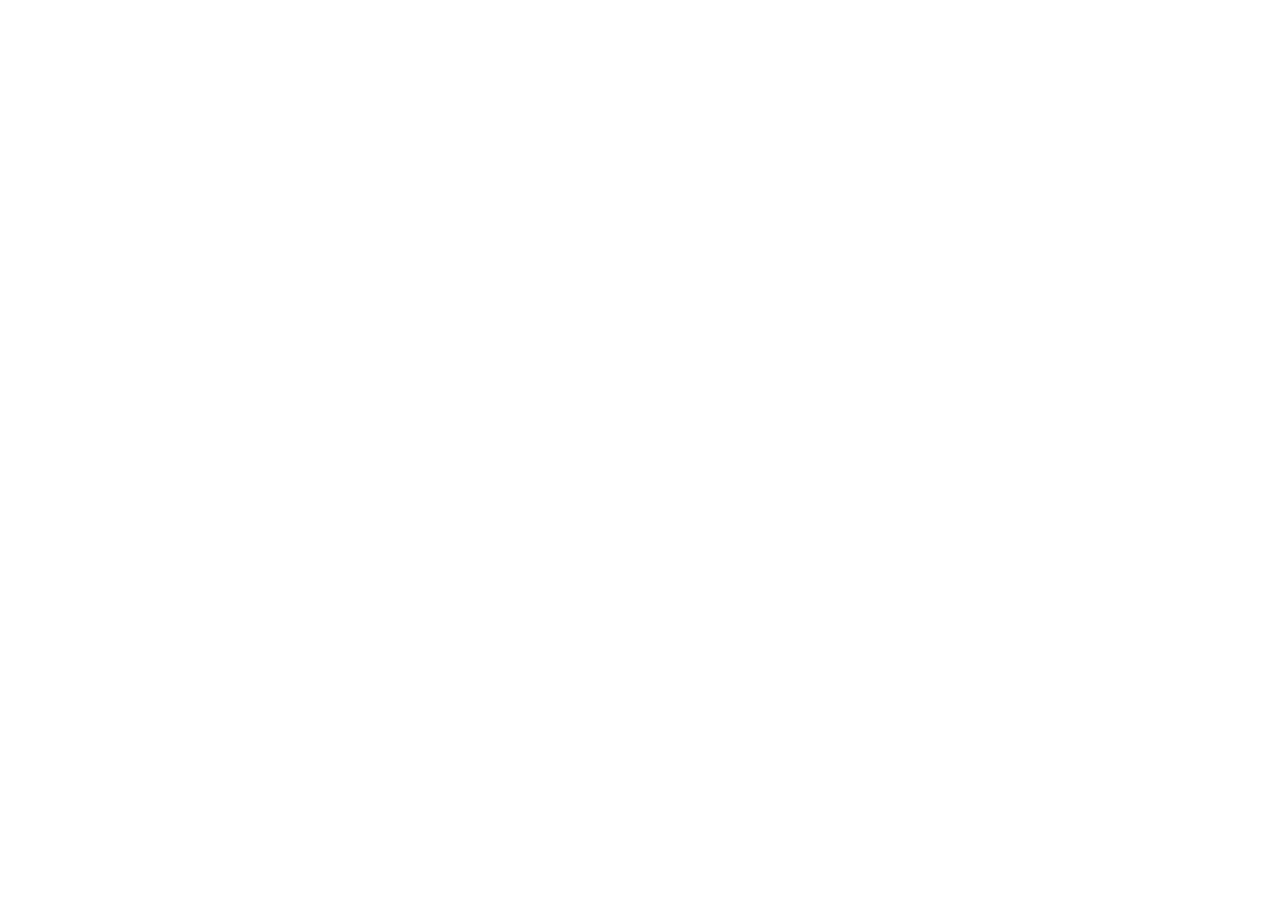
==== clipboard-landing-page-master/index.html @ 4ca423ea "added" ====
<!doctype html>
<html lang="en">
  <head>
    <meta charset="UTF-8" />
    <meta name="viewport" content="width=device-width, initial-scale=1.0" />
    <title>clipboard-landing-page</title>
    <link rel="stylesheet" href="style.css" />
  </head>
  <body></body>
</html>
---- clipboard-landing-page-master/style.css ----
@font-face {
  font-display: swap; /* Check https://developer.mozilla.org/en-US/docs/Web/CSS/@font-face/font-display for other options. */
  font-family: "Bai Jamjuree";
  font-style: normal;
  font-weight: 400;
  src: url("./fonts/bai-jamjuree-v13-latin-regular.woff2") format("woff2"); /* Chrome 36+, Opera 23+, Firefox 39+, Safari 12+, iOS 10+ */
}
/* bai-jamjuree-600 - latin */
@font-face {
  font-display: swap; /* Check https://developer.mozilla.org/en-US/docs/Web/CSS/@font-face/font-display for other options. */
  font-family: "Bai Jamjuree";
  font-style: normal;
  font-weight: 600;
  src: url("./fonts/bai-jamjuree-v13-latin-600.woff2") format("woff2"); /* Chrome 36+, Opera 23+, Firefox 39+, Safari 12+, iOS 10+ */
}

* {
  padding: unset;
  margin: unset;
  box-sizing: border-box;
}

html {
  font-size: 18px;
  font-family: "bai jamjuree", sans-serif;
}

body {
}
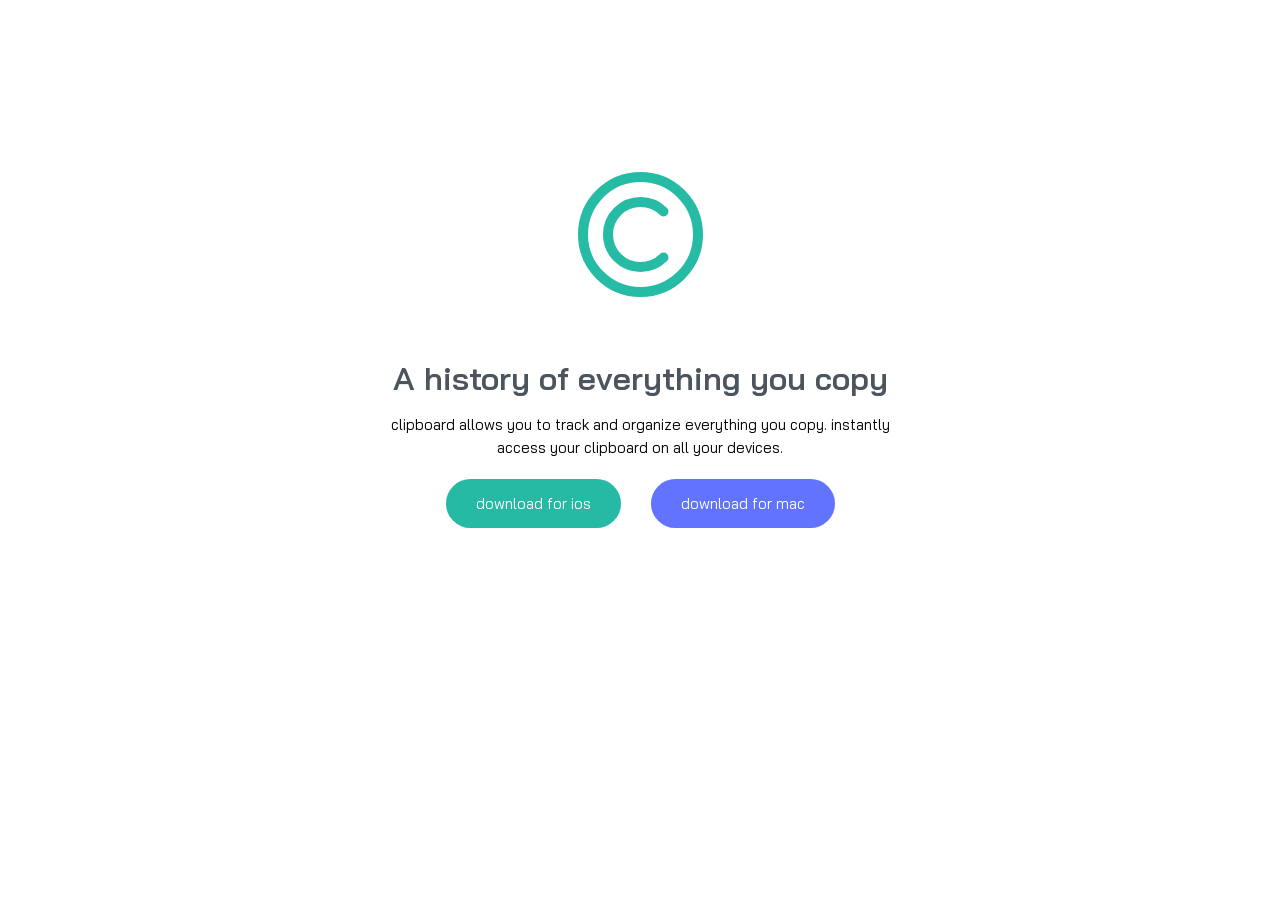
==== commit 99ed1fd6: "successfully added" ====
--- a/clipboard-landing-page-master/index.html
+++ b/clipboard-landing-page-master/index.html
@@ -6,5 +6,26 @@
     <title>clipboard-landing-page</title>
     <link rel="stylesheet" href="style.css" />
   </head>
-  <body></body>
+  <body>
+    <div id="root">
+      <section id="hero_section" class="container">
+        <img class="logo" src="./images/logo.svg" alt="logo-clipboard" />
+        <div class="content-hero-content">
+          <h1 class="base-heading">A history of everything you copy</h1>
+          <p class="description">
+            clipboard allows you to track and organize everything you copy.
+            instantly access your clipboard on all your devices.
+          </p>
+          <div class="controls-button">
+            <button id="cta_download_ios" class="cta-button">
+              download for ios
+            </button>
+            <button id="cta_download_mac" class="cta-button">
+              download for mac
+            </button>
+          </div>
+        </div>
+      </section>
+    </div>
+  </body>
 </html>
--- a/clipboard-landing-page-master/style.css
+++ b/clipboard-landing-page-master/style.css
@@ -1,17 +1,25 @@
+@import "main.css";
+@import "mobile.main.css";
+
 @font-face {
-  font-display: swap; /* Check https://developer.mozilla.org/en-US/docs/Web/CSS/@font-face/font-display for other options. */
+  font-display: swap;
   font-family: "Bai Jamjuree";
   font-style: normal;
   font-weight: 400;
-  src: url("./fonts/bai-jamjuree-v13-latin-regular.woff2") format("woff2"); /* Chrome 36+, Opera 23+, Firefox 39+, Safari 12+, iOS 10+ */
+  src: url("./fonts/bai-jamjuree-v13-latin-regular.woff2") format("woff2");
 }
-/* bai-jamjuree-600 - latin */
 @font-face {
-  font-display: swap; /* Check https://developer.mozilla.org/en-US/docs/Web/CSS/@font-face/font-display for other options. */
+  font-display: swap;
   font-family: "Bai Jamjuree";
   font-style: normal;
   font-weight: 600;
-  src: url("./fonts/bai-jamjuree-v13-latin-600.woff2") format("woff2"); /* Chrome 36+, Opera 23+, Firefox 39+, Safari 12+, iOS 10+ */
+  src: url("./fonts/bai-jamjuree-v13-latin-600.woff2") format("woff2");
+}
+:root {
+  --Green500: hsl(171, 66%, 44%);
+  --Blue100: hsl(233, 100%, 69%);
+  --Gray700: hsl(210, 10%, 33%);
+  --Gray500: hsl(201, 11%, 66%);
 }
 
 * {
@@ -21,9 +29,6 @@
 }
 
 html {
-  font-size: 18px;
+  font-size: 15px;
   font-family: "bai jamjuree", sans-serif;
 }
-
-body {
-}
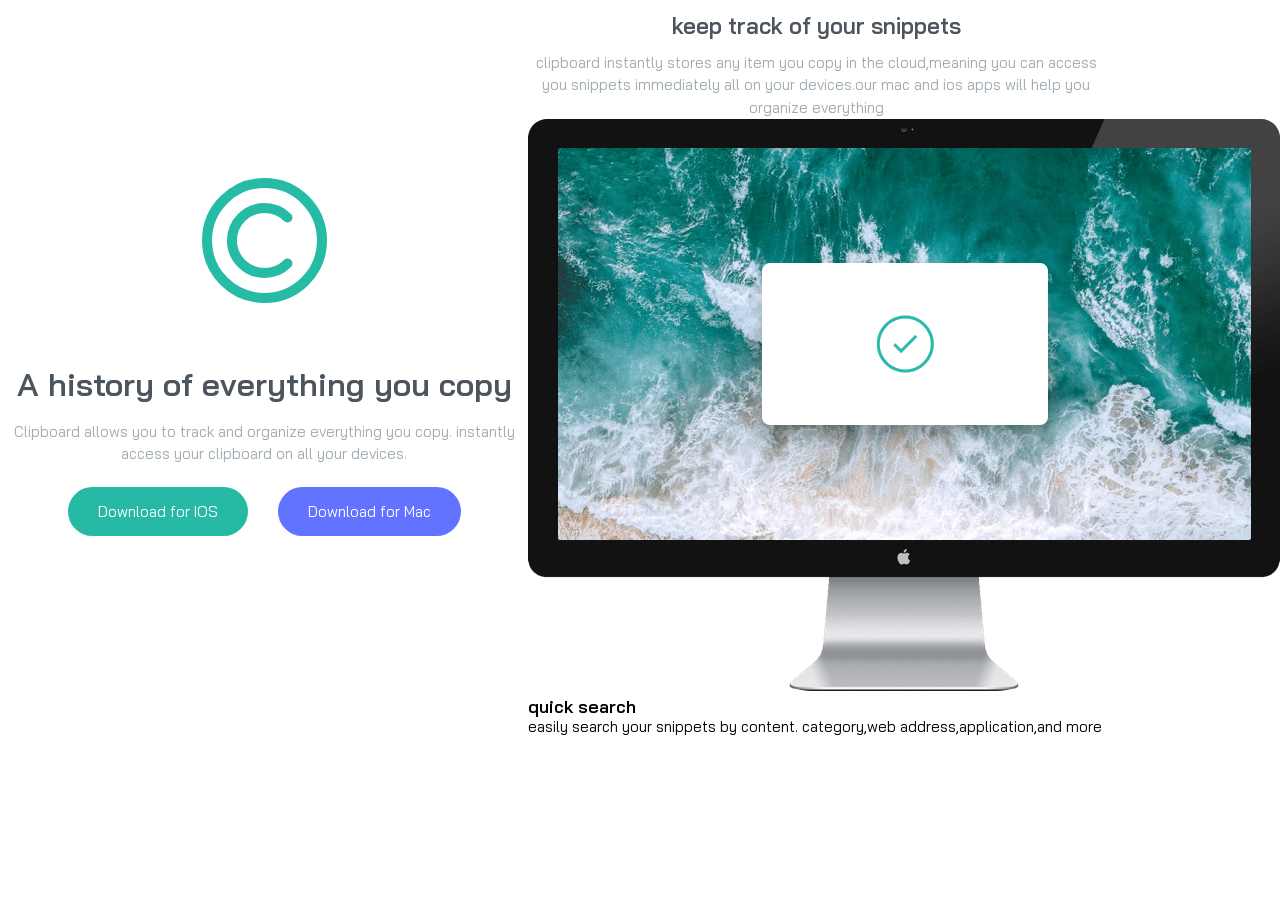
==== commit 5fe76f8a: "Stats Preview Card Mobile View Adjustment" ====
--- a/clipboard-landing-page-master/index.html
+++ b/clipboard-landing-page-master/index.html
@@ -13,19 +13,43 @@
         <div class="content-hero-content">
           <h1 class="base-heading">A history of everything you copy</h1>
           <p class="description">
-            clipboard allows you to track and organize everything you copy.
+            Clipboard allows you to track and organize everything you copy.
             instantly access your clipboard on all your devices.
           </p>
           <div class="controls-button">
             <button id="cta_download_ios" class="cta-button">
-              download for ios
+              Download for IOS
             </button>
             <button id="cta_download_mac" class="cta-button">
-              download for mac
+              Download for Mac
             </button>
           </div>
         </div>
       </section>
+      <section id="highlight_section">
+        <div class="container">
+          <h2 class="sub-base-heading">keep track of your snippets</h1>
+          <p class="description">
+            clipboard instantly stores any item you copy in the cloud,meaning you can access
+            you snippets immediately all on your devices.our mac and ios apps will help you organize
+            everything</p>
+        </div>
+        <div class="highlights-container">
+          <img src="./images/image-computer.png" alt="" 
+          class="highlight-illustrate">
+          <ul class="highlight-list">
+
+          </ul>
+          <il id="highlight-quick-search"class="highlight">
+            <h3 class="sub-base-heading3">
+              quick search</h3>
+              <p>easily search your snippets by content.
+                category,web address,application,and more</p>
+          </il>
+
+        </div>
+
+      </section>
     </div>
   </body>
 </html>
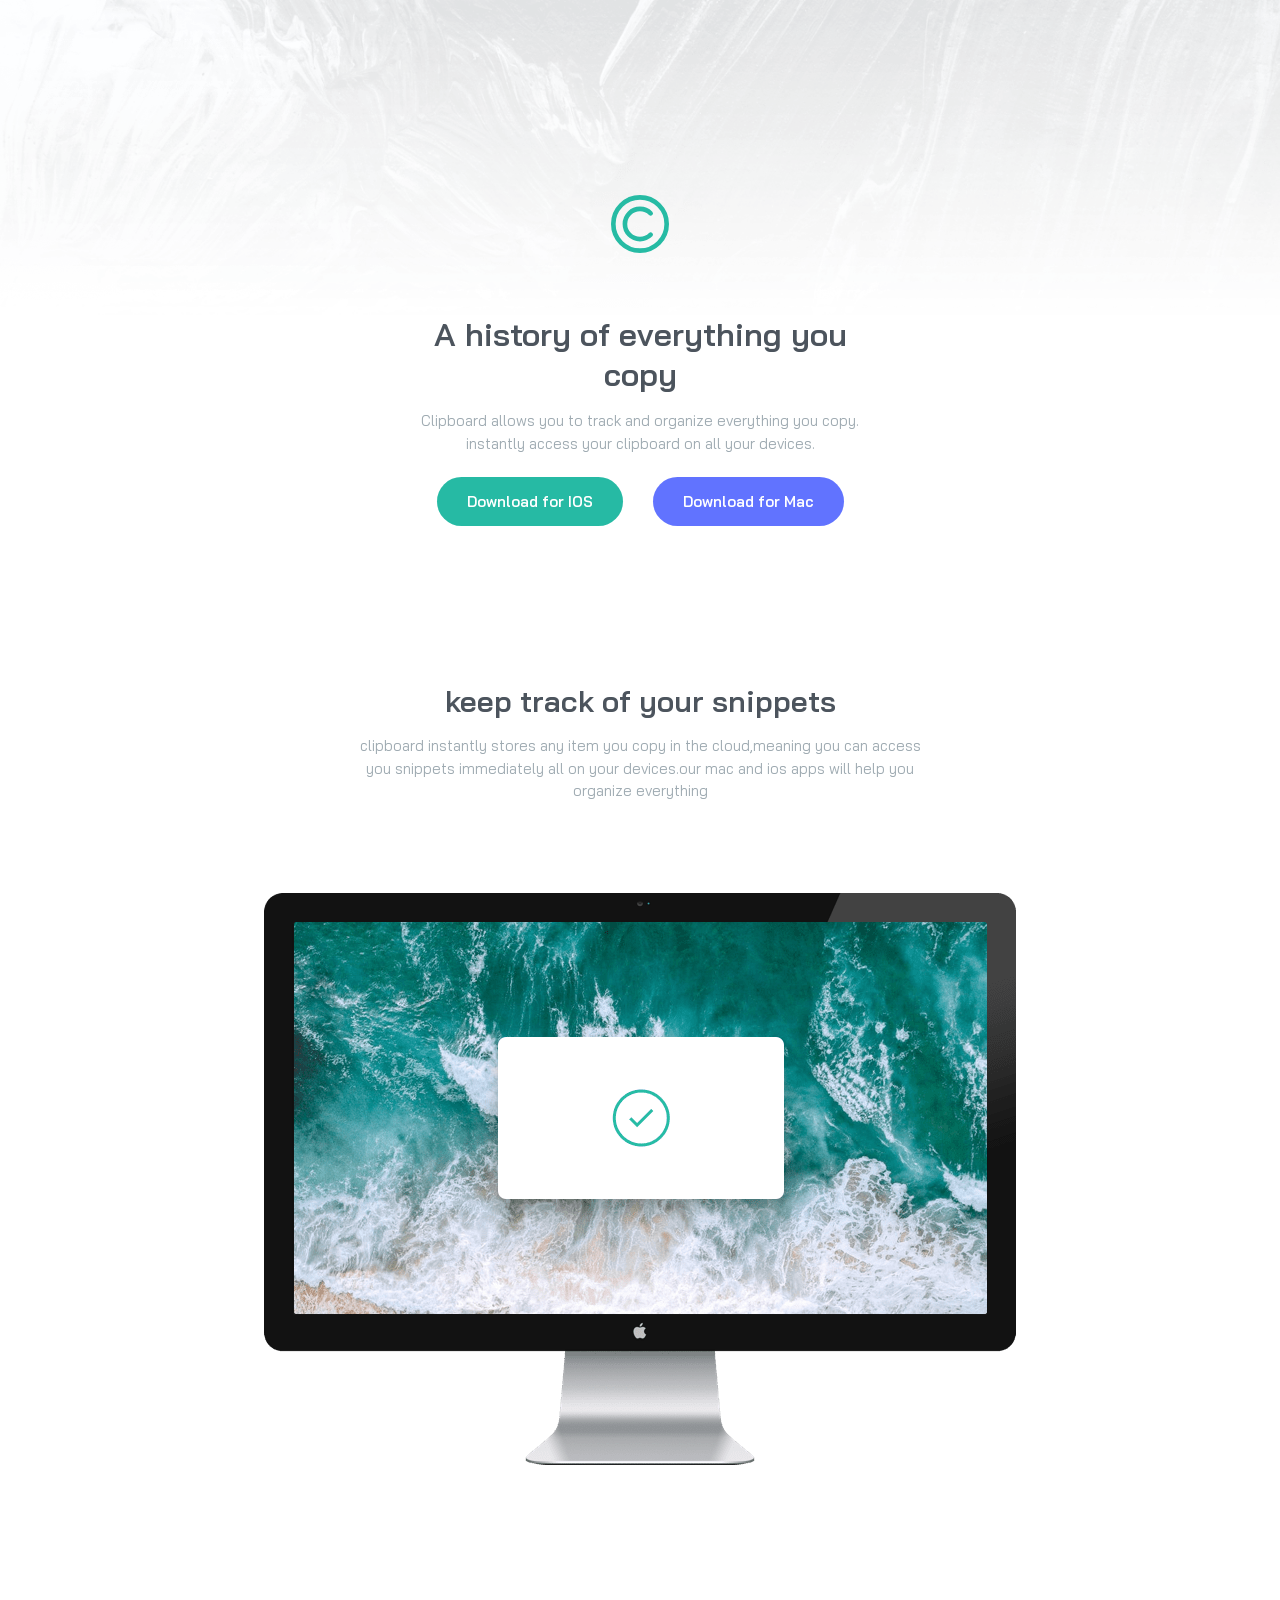
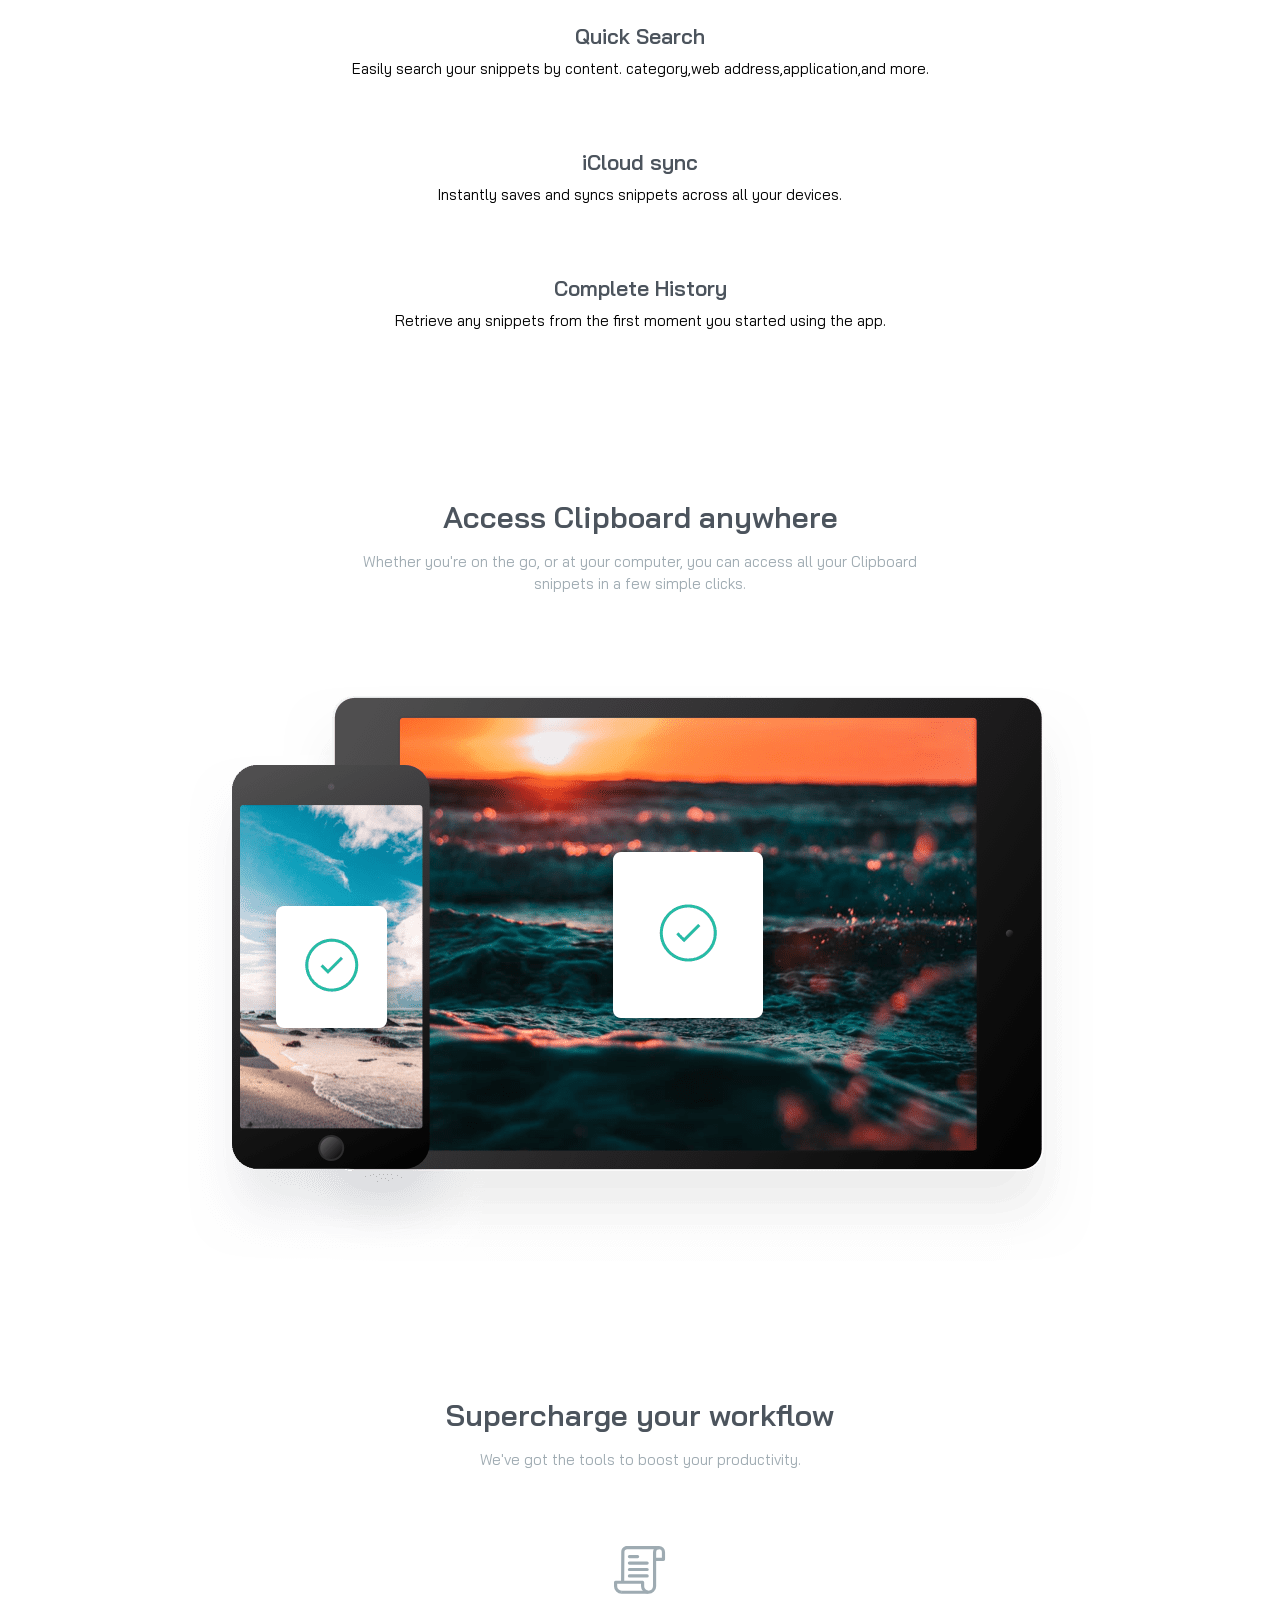
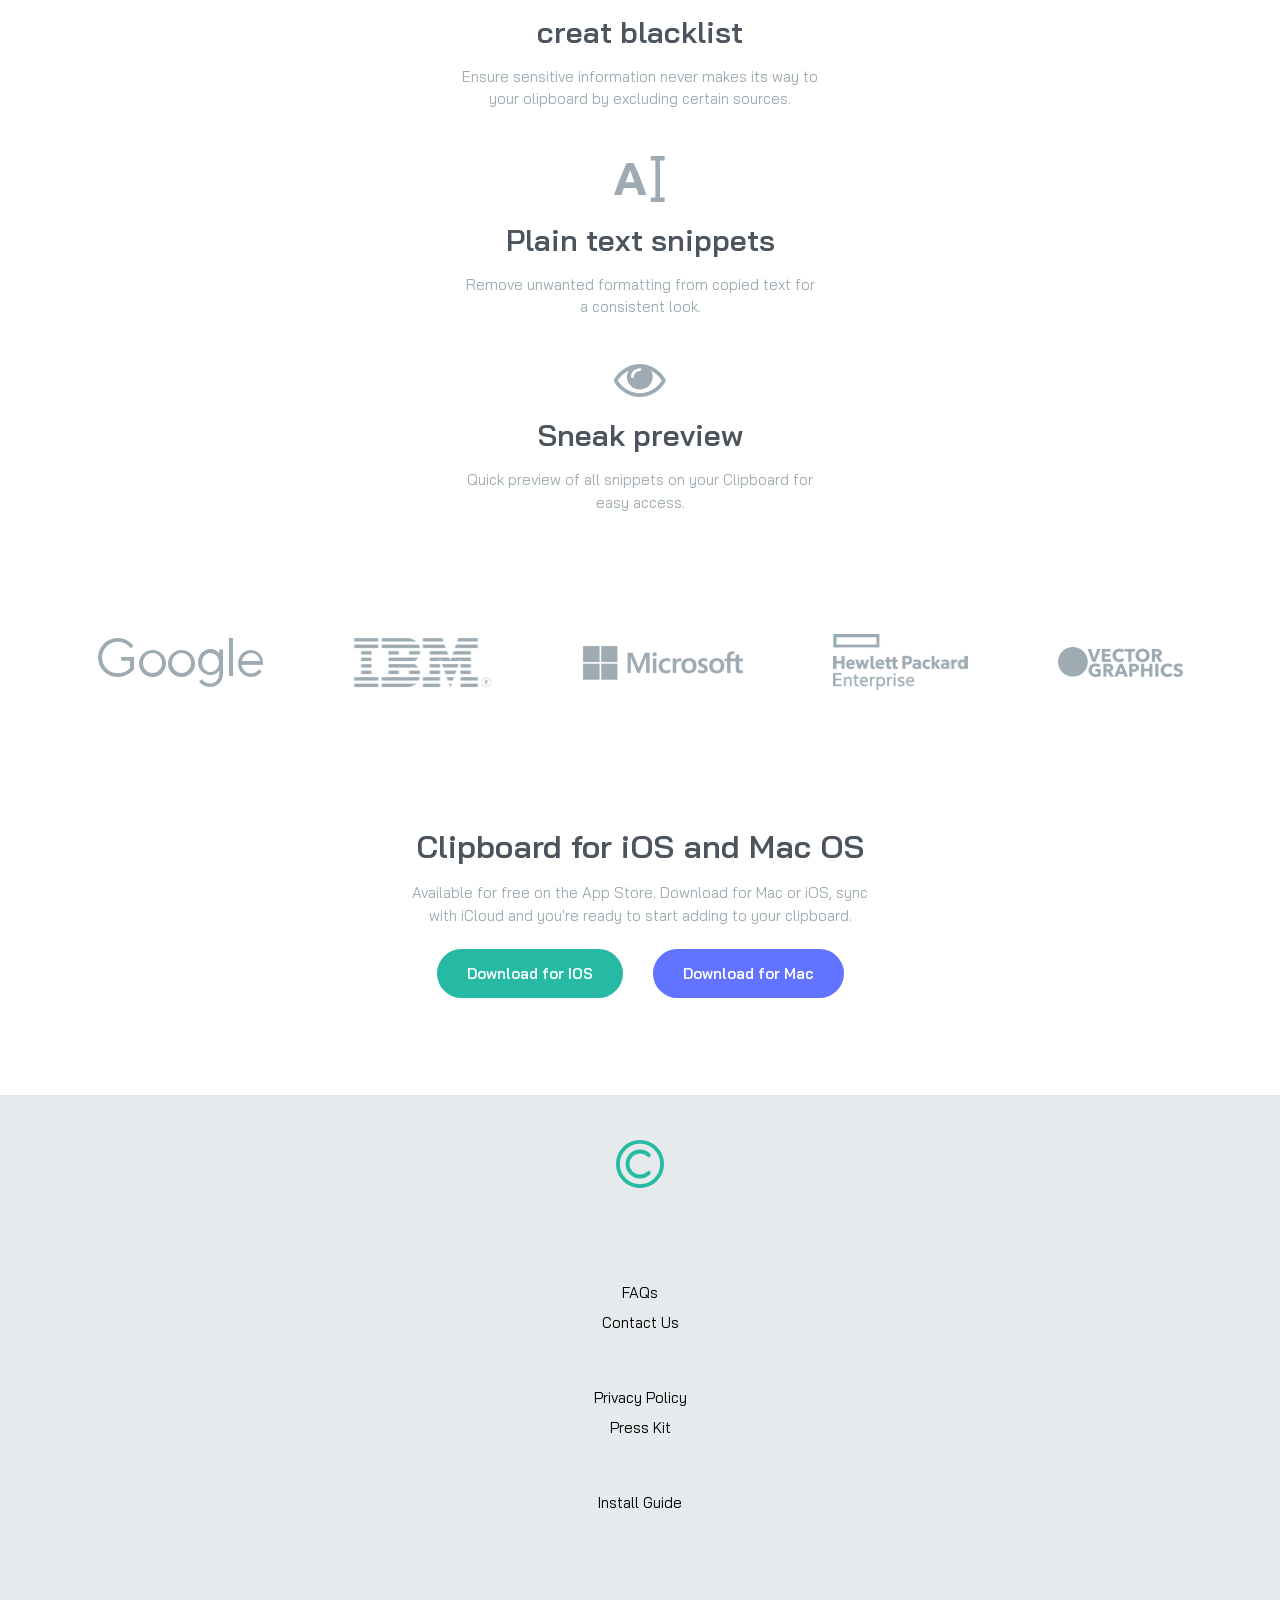
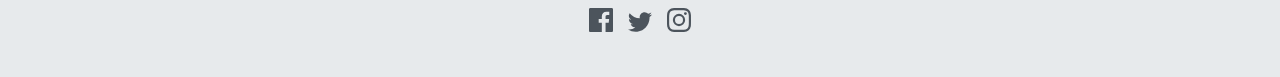
==== commit b9bc9b97: "new project completed" ====
--- a/clipboard-landing-page-master/index.html
+++ b/clipboard-landing-page-master/index.html
@@ -34,22 +34,133 @@
             you snippets immediately all on your devices.our mac and ios apps will help you organize
             everything</p>
         </div>
-        <div class="highlights-container">
-          <img src="./images/image-computer.png" alt="" 
+        <div class="highlight-container">
+          <img src="./images/image-computer.png" alt="computer" 
           class="highlight-illustrate">
+
+          
           <ul class="highlight-list">
+          <il class="highlight">
+            <div>
+            <h3 class="sub-base-heading-3">
+              Quick Search</h3>
+              <p class="description-highlight-content">Easily search your snippets by content.
+                category,web address,application,and more.</p>
+            </div>  
+           </il>
+           <li class="highlight">
+            
+          <div>
+            <h3 class="sub-base-heading-3">iCloud sync</h3>
+            <p class="description-highlight-content">
+               Instantly saves and syncs snippets across all
+               your devices.</p>
+            </div>
+           </li>
+            <li class="highlight">
+            <div>
+            <h3 class="sub-base-heading-3">Complete History</h3>
+            <p class="description-highlight-content">
+               Retrieve any snippets from the first moment
+               you started using the app.</p>
+            </div>
+           </li>
+          </ul>
+        </div>
+      </section>
+      <section id="mockup_section">
 
-          </ul>
-          <il id="highlight-quick-search"class="highlight">
-            <h3 class="sub-base-heading3">
-              quick search</h3>
-              <p>easily search your snippets by content.
-                category,web address,application,and more</p>
-          </il>
+        <div class="container">
+          
+          <h2 class="sub-base-heading">Access Clipboard anywhere</h2>
+          <p class="description">
+          Whether you're on the go, or at your computer, you can access all your Clipboard
+          snippets in a few simple clicks.</p>
+        </div>
+        <img src="./images/image-devices.png" alt="device images" class="highlight-illustration">
+      </section>
+      <section id="features_section">
+        <div class="container">
+                               
+           <h2 class="sub-base-heading">Supercharge your workflow</h2>
+           <p class="description">
+            We've got the tools to boost your productivity.</p>
+        </div>
+        <div>
+          <div class="features-container">
+            <div class="feature">
+             <img src="./images/icon-blacklist.svg" alt="blacklist" class="feature-icon">
+             <h3 class="sub-base-heading">creat blacklist</h3>
+             <p class="description">
+              Ensure sensitive information never makes its
+              way to your olipboard by excluding certain sources.</p>
+            </div>
+            <div class="feature">
+             <img src="./images/icon-text.svg" alt="blacklist" class="feature-icon">
+             <h3 class="sub-base-heading">
+              Plain text snippets</h3>
+             <p class="description">
+              Remove unwanted formatting from copied text
+              for a consistent look.</p>
+            </div>
+            <div class="feature">
+              <img src="./images/icon-preview.svg" alt="text" class="feature-icon">
+              <h3 class="sub-base-heading">
+                Sneak preview</h3>
+                <p class="description">
+                  Quick preview of all snippets on your Clipboard
+                  for easy access. </p>
+            </div>
+         </div>
+       </section>
+       <section id="clients_section">
+        <img src="./images/logo-google.png" alt="google" class="clien-icon">
+        <img src="./images/logo-ibm.png" alt="ibm" class="client-icon">
+        <img src="./images/logo-microsoft.png" alt="microsoft" class="client-icon">
+        <img src="./images/logo-hp.png" alt="logo-hp" class="client-icon">
+        <img src="./images/logo-vector-graphics.png" alt="vector-graphics" class="client-icon">
+      </section>
 
+      <section id="cta_section" class="container">
+        <div class="content-hero-content">
+          <h1 class="base-heading">Clipboard for iOS and Mac OS</h1>
+          <p class="description">
+           Available for free on the App Store. Download for Mac or iOS, sync with iCloud and
+           you're ready to start adding to your clipboard.
+          </p>
+          <div class="controls-button">
+            <button id="cta_download_ios" class="cta-button">
+              Download for IOS
+            </button>
+            <button id="cta_download_mac" class="cta-button">
+              Download for Mac
+            </button>
+          </div>
         </div>
+      </section>
 
-      </section>
-    </div>
+      <footer>
+       <img src="./images/logo.svg" alt="Clipboard logo">
+       <div class="important-links">
+        <ul>
+         <li>FAQs</li>
+         <li>contact us</li>
+        </ul>
+        <ul>
+          <li>privacy policy</li>
+          <li>press kit</li>
+        </ul>
+        <ul>
+          <li>install guide</li>
+        </ul>
+      </div>
+
+      <div class="social-links">
+        <img src="./images/icon-facebook.svg" alt="facebook" class="social-links">
+        <img src="./images/icon-twitter.svg" alt="twitter" class="social-links">
+        <img src="./images/icon-instagram.svg" alt="instagram" class="social-links">
+      </div>
+      </footer>
+
   </body>
 </html>
--- a/clipboard-landing-page-master/style.css
+++ b/clipboard-landing-page-master/style.css
@@ -20,6 +20,7 @@
   --Blue100: hsl(233, 100%, 69%);
   --Gray700: hsl(210, 10%, 33%);
   --Gray500: hsl(201, 11%, 66%);
+  --Gray500a: hsla(201, 11%, 66%, 25%);
 }
 
 * {
